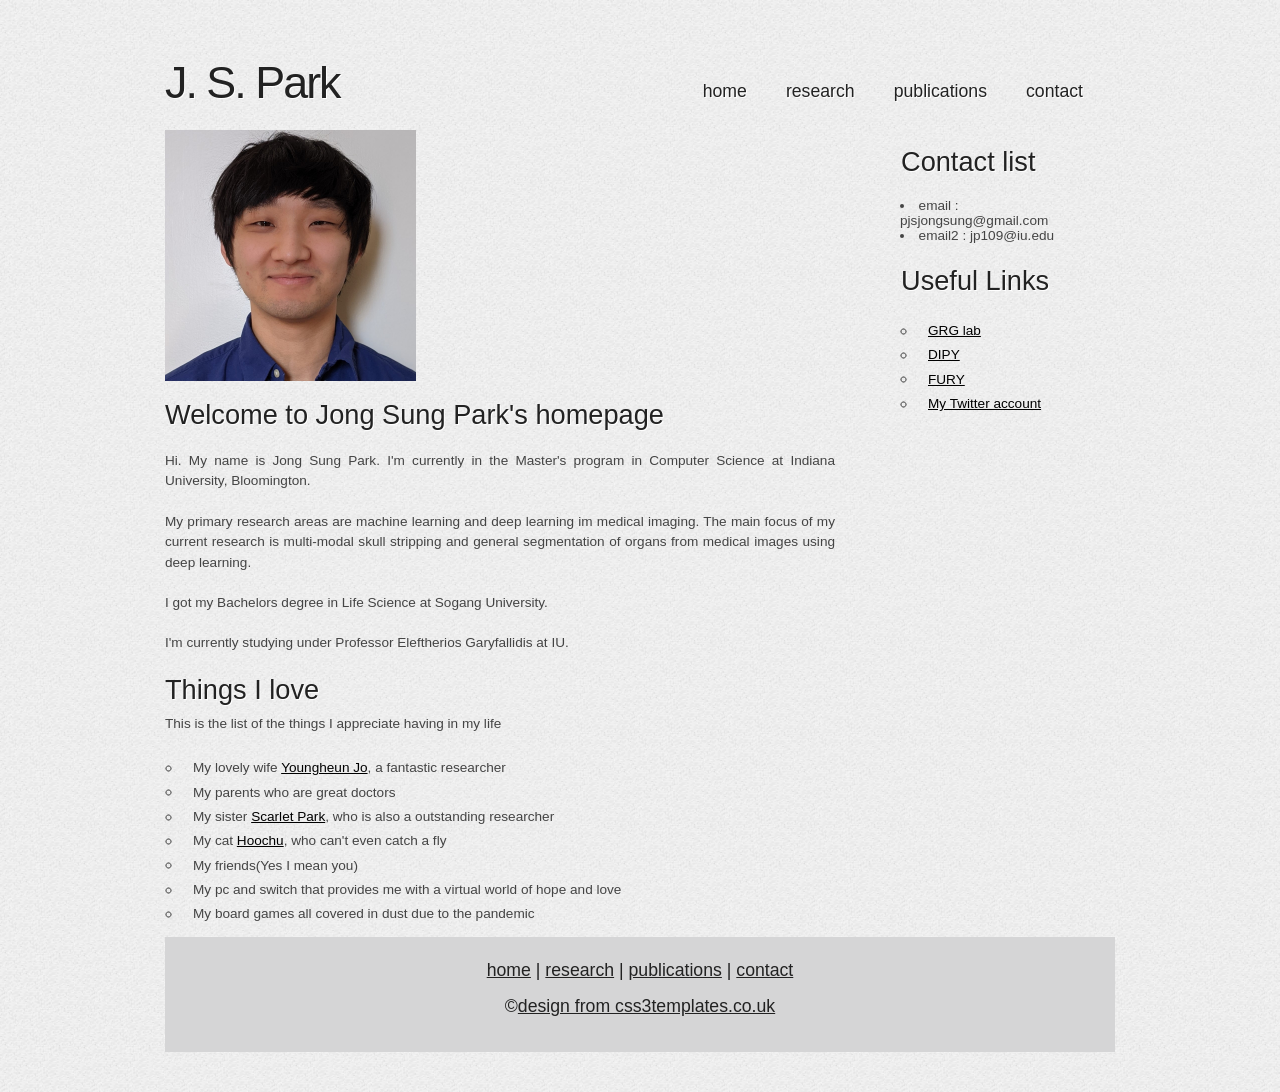
==== index.html @ acad71be "Update index.html" ====
<!DOCTYPE HTML>
<html>

<head>
  <title>Jong Sung Park</title>
  <meta name="description" content="website description" />
  <meta name="keywords" content="website keywords, website keywords" />
  <meta http-equiv="content-type" content="text/html; charset=UTF-8" />
  <link rel="stylesheet" type="text/css" href="css/style.css" />
  <!-- modernizr enables HTML5 elements and feature detects -->
  <script type="text/javascript" src="js/modernizr-1.5.min.js"></script>
</head>

<body>
  <div id="main">
    <header>
      <div id="logo"><h1>J. S. Park</h1></div>
      <nav>
        <ul class="lavaLampWithImage" id="lava_menu">
          <li class="current"><a href="index.html">home</a></li>
          <li><a href="research.html">research</a></li>
          <li><a href="publications.html">publications</a></li>
          <li><a href="contact.html">contact</a></li>
        </ul>
      </nav>
    </header>
    <div id="site_content">
      <div id="sidebar_container">
        <div class="sidebar">
          <h3>Contact list</h3>
          <li>email : pjsjongsung@gmail.com</li>
          <li>email2 : jp109@iu.edu</li>
        </div>
        <div class="sidebar">
          <h3>Useful Links</h3>
          <ul>
            <li><a href="https://grg.sice.indiana.edu/">GRG lab</a></li>
            <li><a href="https://dipy.org/">DIPY</a></li>
            <li><a href="https://fury.gl/latest/index.html">FURY</a></li>
            <li><a href="https://twitter.com/get_user_data">My Twitter account</a></li>
          </ul>
        </div>
      </div>
      <div id="content">
        <img src="images/js_profile.jpg" width="251" height="251" alt="photo_profile" />
        <h1>Welcome to Jong Sung Park's homepage</h1>
        <p>Hi. My name is Jong Sung Park. I'm currently in the Master's program in Computer Science at Indiana University, Bloomington.</p>
        <p>My primary research areas are machine learning and deep learning im medical imaging. The main focus of my current research is multi-modal skull stripping and general segmentation of organs from medical images using deep learning.</p>
        <p>I got my Bachelors degree in Life Science at Sogang University.</p>
        <p>I'm currently studying under Professor Eleftherios Garyfallidis at IU. </p>
        <h2>Things I love</h2>
        <p>This is the list of the things I appreciate having in my life</p>
        <ul>
          <li>My lovely wife <a href="https://joy-neuro.github.io">Youngheun Jo</a>, a fantastic researcher</li>
          <li>My parents who are great doctors</li>
          <li>My sister <a href="https://scholar.google.com/citations?user=q-xo7fIAAAAJ&hl=en">Scarlet Park</a>, who is also a outstanding researcher</li>
          <li>My cat <a href="images/hoochu.jpg">Hoochu</a>, who can't even catch a fly</li>
          <li>My friends(Yes I mean you)</li>
          <li>My pc and switch that provides me with a virtual world of hope and love</li>
          <li>My board games all covered in dust due to the pandemic</li>
        </ul>
      </div>
    </div>
    <footer>
      <p><a href="index.html">home</a> | <a href="research.html">research</a> | <a href="publications.html">publications</a> | <a href="contact.html">contact</a></p>
      <p>&copy;<a href="http://www.css3templates.co.uk">design from css3templates.co.uk</a></p>
    </footer>
  </div>
  <!-- javascript at the bottom for fast page loading -->
  <script type="text/javascript" src="js/jquery.min.js"></script>
  <script type="text/javascript" src="js/jquery.easing.min.js"></script>
  <script type="text/javascript" src="js/jquery.lavalamp.min.js"></script>
  <script type="text/javascript" src="js/jquery.kwicks-1.5.1.js"></script>
  <script type="text/javascript">
    $(document).ready(function() {
      $('#images').kwicks({
        max : 600,
        spacing : 2
      });
    });
  </script>
  <script type="text/javascript">
    $(function() {
      $("#lava_menu").lavaLamp({
        fx: "backout",
        speed: 700
      });
    });
    
    var d = new Date();
    document.getElementById('year').innerHTML = d.getFullYear();
  </script>
</body>
</html>
---- css/style.css ----
@font-face { 
  font-family: News Cycle; 
    src: url('../fonts/NewsCycle-Regular.eot'); 
    src: local("News Cycle"), url('../fonts/NewsCycle-Regular.ttf'); 
} 

html { 
  height: 100%;
}

* { 
  margin: 0;
  padding: 0;
}

/* tell the browser to render HTML 5 elements as block */
article, aside, figure, footer, header, hgroup, nav, section { 
  display:block;
}

body { 
  font: normal .85em arial, sans-serif;
  background: #F5F5F5 url(../images/pattern.png);
  color: #444;
  padding-bottom: 40px;
}

p { 
  padding: 0 0 20px 0;
  line-height: 1.5em;
}

img { 
  border: 0;
}

h1, h2, h3, h4, h5, h6 { 
  font: normal 200% 'News Cycle', arial, sans-serif;
  color: #222;
  margin: 0 0 15px 0;
  padding: 15px 0 5px 0;
}

h1 { 
  text-shadow: 1px 1px #FFF;
}

h2 { 
  font: normal 200% 'News Cycle', arial, sans-serif;
  color: #222;  
  margin: 0;
  padding: 0 0 8px 0;
  text-shadow: 1px 1px #FFF;
}

h3 { 
  font: normal 125% 'trebuchet ms', arial, sans-serif;
}

h4, h5, h6 { 
  margin: 0;
  padding: 0 0 5px 0;
  font: normal 110% arial, sans-serif;
  color: #999;
  line-height: 1.5em;
}

h5, h6 { 
  font: italic 95% arial, sans-serif;
  color: #888;
  padding-bottom: 15px;
}

h6 { 
  color: #362C20;
}

a, a:hover { 
  outline: none;
  color: #000;
  text-decoration: underline;
}

a:hover { 
  text-decoration: none;
  color: #666;
}

ul { 
  margin: 2px 0 22px 17px;
}

ul li { 
  list-style-type: circle;
  margin: 0 0 0 0; 
  padding: 0 0 4px 5px;
}

ol { 
  margin: 8px 0 22px 20px;
}

ol li { 
  margin: 0 0 11px 0;
}

.left { 
  float: left;
  width: auto;
  margin-right: 10px;
}

.right { 
  float: right; 
  width: auto;
  margin-left: 10px;
}

.center { 
  display: block;
  text-align: center;
  margin: 20px auto;
}

#main, header, #logo, nav, #site_content, footer { 
  margin-left: auto; 
  margin-right: auto;
}

#main { 
  width: 950px;
  margin: 20px auto 0 auto;
}

header { 
  width: 950px;
  height: 105px;
}

#logo { 
  width: 200px;
  float: left;
  height: 100px;
  background: transparent;
  padding: 0 0 10px 0;
}

#logo h1 { 
  font: normal 330% 'News Cycle', arial, sans-serif;
  padding: 37px 0 0 0;
  color: #222;
  letter-spacing: -2px;
}

#logo h1 a { 
  color: #999;
  text-decoration: none;
}

#logo h1 a:hover { 
  color: #222;
  text-decoration: none;
}

nav { 
  height: 26px;
  width: 740px;
  margin: 1px auto 0 auto;
  float: right;
  padding: 35px 10px 0 0;
} 

#site_content { 
  width: 950px;
  overflow: hidden;
  margin: 4px auto 0 auto;
  padding: 0;
  border-top: 0;
  border-bottom: 0;
} 

#sidebar_container { 
  float: right;
  width: 250px;
  padding: 16px 0 0 0;
  height: 450px;
}

.sidebar { 
  float: right;
  width: 200px;
  margin: 0 0 17px 0;
  padding: 0 15px 5px 13px;
}
  
.sidebar h3 { 
  padding: 0 15px 20px 0;
  font: 200% 'News Cycle', arial, sans-serif;
  text-shadow:  #FFF 1px 1px;
  margin: 0 1px;
  color: #222;
}

.sidebar_item, .content_item { 
  padding: 15px 0;
}

#content { 
  text-align: justify;
  width: 670px;
  padding: 0 0 5px 0;
  margin: 0;
  float: left;
}

#content ul, .sidebar ul { 
  margin: 2px 0 5px 0px;
}

#content ul li, .sidebar ul li { 
  list-style-type: none;
  background: transparent url(../images/bullet.png) no-repeat left center;
  margin: 0 0 0 0; 
  padding: 2px 0 2px 28px;
  line-height: 1.5em;
}

footer { 
  width: 950px;
  font: normal 130% 'News Cycle',  arial, sans-serif;
  height: 90px;
  padding: 20px 0 5px 0;
  text-align: center; 
  color: #222;
  background: #D5D5D6;
}

footer p { 
  padding: 0 0 10px 0;
}

footer a, footer a:hover { 
  color: #222;
  text-decoration: underline;
}

footer a:hover { 
  color: #FFF;
  text-decoration: none;
}

/* form styling */
.form_settings { 
  margin: 0;
}

.form_settings p { 
  padding: 0 0 10px 0;
}

.form_settings span { 
  padding: 5px 0; 
  float: left; 
  width: 170px; 
  text-align: left;
}
  
.form_settings input, .form_settings textarea { 
  padding: 4px; 
  width: 252px; 
  font: 100% arial, sans-serif;
  border: 0;
  border-bottom: 1px solid #666; 
  background: transparent;
}
  
.form_settings .submit { 
  font: 140% 'News Cycle', arial, sans-serif; 
  border: 0; 
  width: 100px; 
  margin: 0 0 0 162px; 
  height: 30px;
  padding: 0 0 6px 0;
  cursor: pointer; 
  border-radius: 6px 6px 6px 6px;
  -webkit-border-radius: 6px 6px 6px 6px;
  -moz-border-radius: 6px 6px 6px 6px;
  background: #444;
  text-shadow: 1px 1px #000;
  color: #FFF;
  line-height: 15px;
}

.form_settings textarea, .form_settings select { 
  font: 100% 'trebuchet ms', arial, sans-serif; 
  border: 1px solid #666; 
  border-radius: 6px 6px 6px 6px;
  -webkit-border-radius: 6px 6px 6px 6px;
  -moz-border-radius: 6px 6px 6px 6px;
  width: 250px;
  overflow: auto;
}

.form_settings select { 
  width: 260px;
}

.form_settings .checkbox { 
  margin: 4px 0; 
  padding: 0; 
  width: 14px;
  border: 0;
  background: none;
}

table { 
  margin: 10px 0 30px 0;
}

table tr th, table tr td { 
  background: #BBB;
  color: #FFF;
  padding: 7px 4px;
  text-align: left;
}
  
table tr td { 
  background: #DDD;
  color: #47433F;
  border-top: 1px solid #FFF;
}

/* Image Transitions */
ul#images {
  margin: 0 15px 10px 0;
  padding: 0;
  position: relative;
}

ul#images li {
  display: block;
  overflow: hidden;
  padding: 0;
  float: left;
  width: 155px;
  height: 300px;
  list-style: none;
}


/* from here: http://www.gmarwaha.com/blog/2007/08/23/lavalamp-for-jquery-lovers */
.lavaLampWithImage {
  position: relative;
  height: 25px;
  padding: 15px 5px 15px 0;
  margin: 10px 0 0 0;
  overflow: hidden;
  float: right;
}

.lavaLampWithImage li {
  float: left;
  list-style: none;
}

.lavaLampWithImage li.back {
  background: #D5D5D6;
  border-radius: 15px 15px 15px 15px;
  -moz-border-radius: 15px 15px 15px 15px;
  -webkit-border: 15px 15px 15px 15px;
  height: 28px;
  z-index: 8;
  position: absolute;
}

.lavaLampWithImage li a {
  font: normal 130% 'News Cycle', sans-serif;
  text-shadow:1px 1px #FFF;
  text-decoration: none;
  color: #222;
  outline: none;
  text-align: center;
  letter-spacing: 0;
  z-index: 10;
  display: block;
  float: left;
  height: 30px;
  padding: 0px 7px 0 7px;
  position: relative;
  overflow: hidden;
  margin: auto 10px;    
}

.lavaLampWithImage li a:hover, .lavaLampWithImage li a:active, .lavaLampWithImage li a:visited {
  border: none;
}
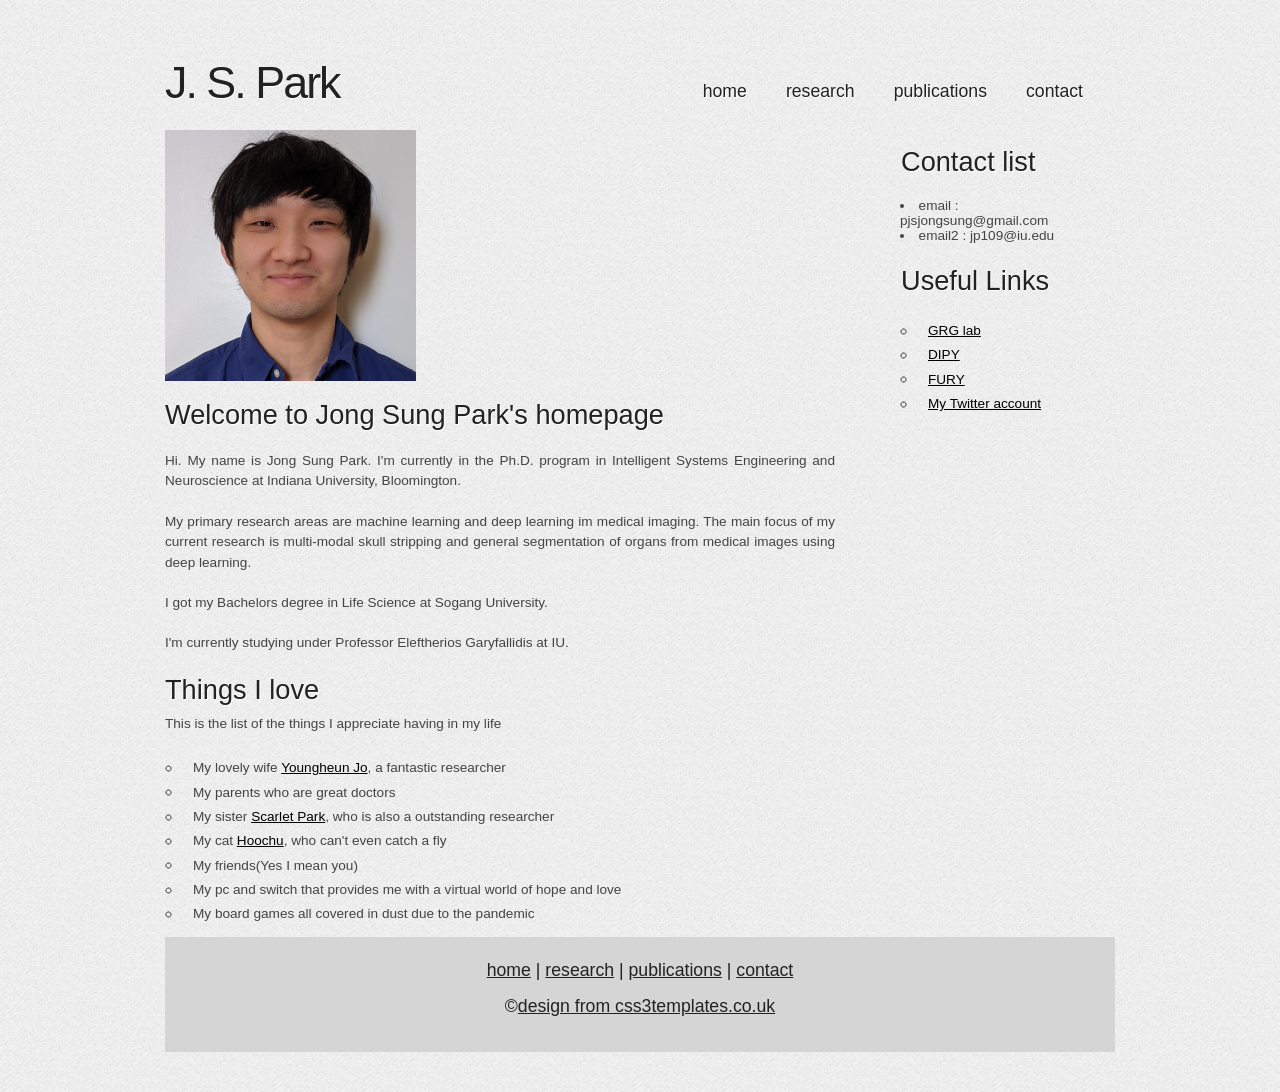
==== commit 77bfc079: "Update index.html" ====
--- a/index.html
+++ b/index.html
@@ -44,7 +44,7 @@
       <div id="content">
         <img src="images/js_profile.jpg" width="251" height="251" alt="photo_profile" />
         <h1>Welcome to Jong Sung Park's homepage</h1>
-        <p>Hi. My name is Jong Sung Park. I'm currently in the Master's program in Computer Science at Indiana University, Bloomington.</p>
+        <p>Hi. My name is Jong Sung Park. I'm currently in the Ph.D. program in Intelligent Systems Engineering and Neuroscience at Indiana University, Bloomington.</p>
         <p>My primary research areas are machine learning and deep learning im medical imaging. The main focus of my current research is multi-modal skull stripping and general segmentation of organs from medical images using deep learning.</p>
         <p>I got my Bachelors degree in Life Science at Sogang University.</p>
         <p>I'm currently studying under Professor Eleftherios Garyfallidis at IU. </p>
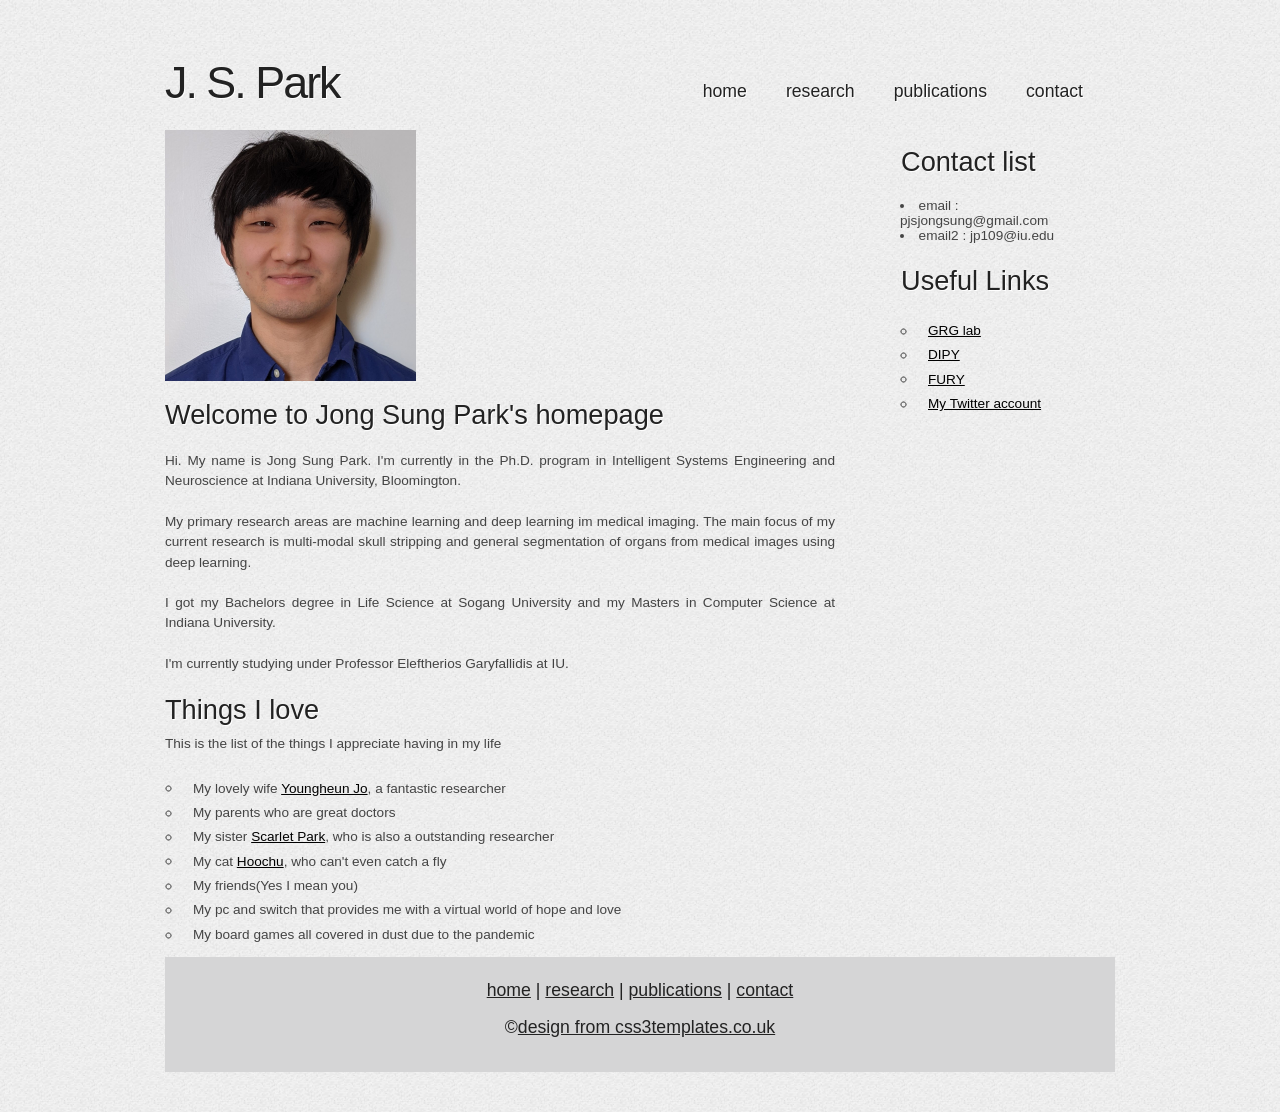
==== commit 6241ff16: "Update index.html" ====
--- a/index.html
+++ b/index.html
@@ -46,7 +46,7 @@
         <h1>Welcome to Jong Sung Park's homepage</h1>
         <p>Hi. My name is Jong Sung Park. I'm currently in the Ph.D. program in Intelligent Systems Engineering and Neuroscience at Indiana University, Bloomington.</p>
         <p>My primary research areas are machine learning and deep learning im medical imaging. The main focus of my current research is multi-modal skull stripping and general segmentation of organs from medical images using deep learning.</p>
-        <p>I got my Bachelors degree in Life Science at Sogang University.</p>
+        <p>I got my Bachelors degree in Life Science at Sogang University and my Masters in Computer Science at Indiana University.</p>
         <p>I'm currently studying under Professor Eleftherios Garyfallidis at IU. </p>
         <h2>Things I love</h2>
         <p>This is the list of the things I appreciate having in my life</p>
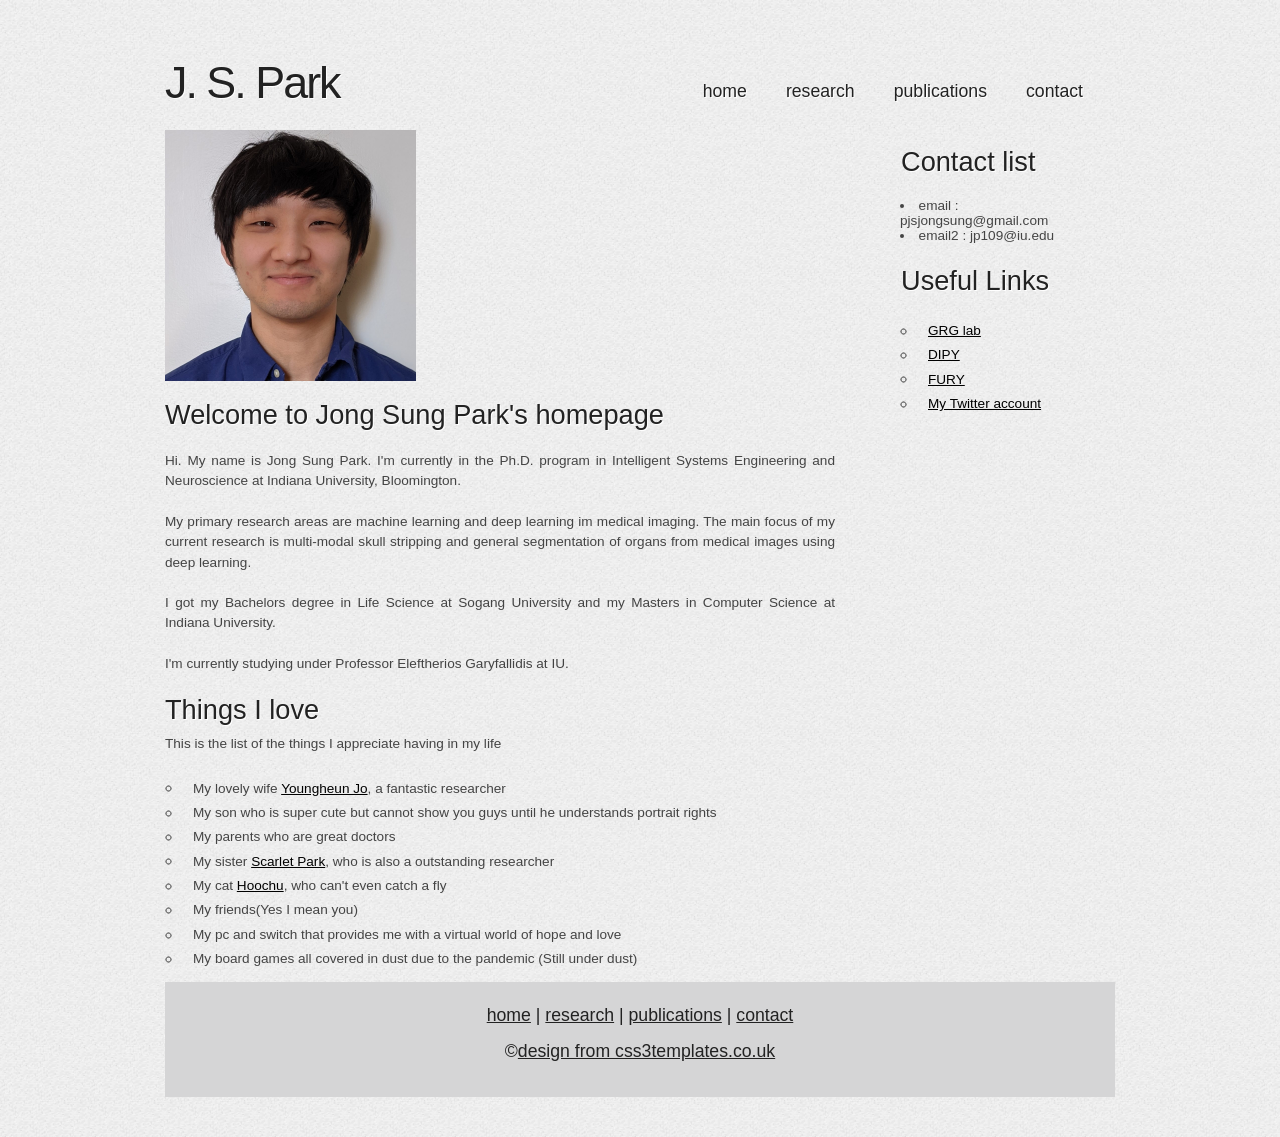
==== commit 434fce8a: "Update index.html" ====
--- a/index.html
+++ b/index.html
@@ -52,12 +52,13 @@
         <p>This is the list of the things I appreciate having in my life</p>
         <ul>
           <li>My lovely wife <a href="https://joy-neuro.github.io">Youngheun Jo</a>, a fantastic researcher</li>
+          <li>My son who is super cute but cannot show you guys until he understands portrait rights</li>
           <li>My parents who are great doctors</li>
           <li>My sister <a href="https://scholar.google.com/citations?user=q-xo7fIAAAAJ&hl=en">Scarlet Park</a>, who is also a outstanding researcher</li>
           <li>My cat <a href="images/hoochu.jpg">Hoochu</a>, who can't even catch a fly</li>
           <li>My friends(Yes I mean you)</li>
           <li>My pc and switch that provides me with a virtual world of hope and love</li>
-          <li>My board games all covered in dust due to the pandemic</li>
+          <li>My board games all covered in dust due to the pandemic (Still under dust)</li>
         </ul>
       </div>
     </div>
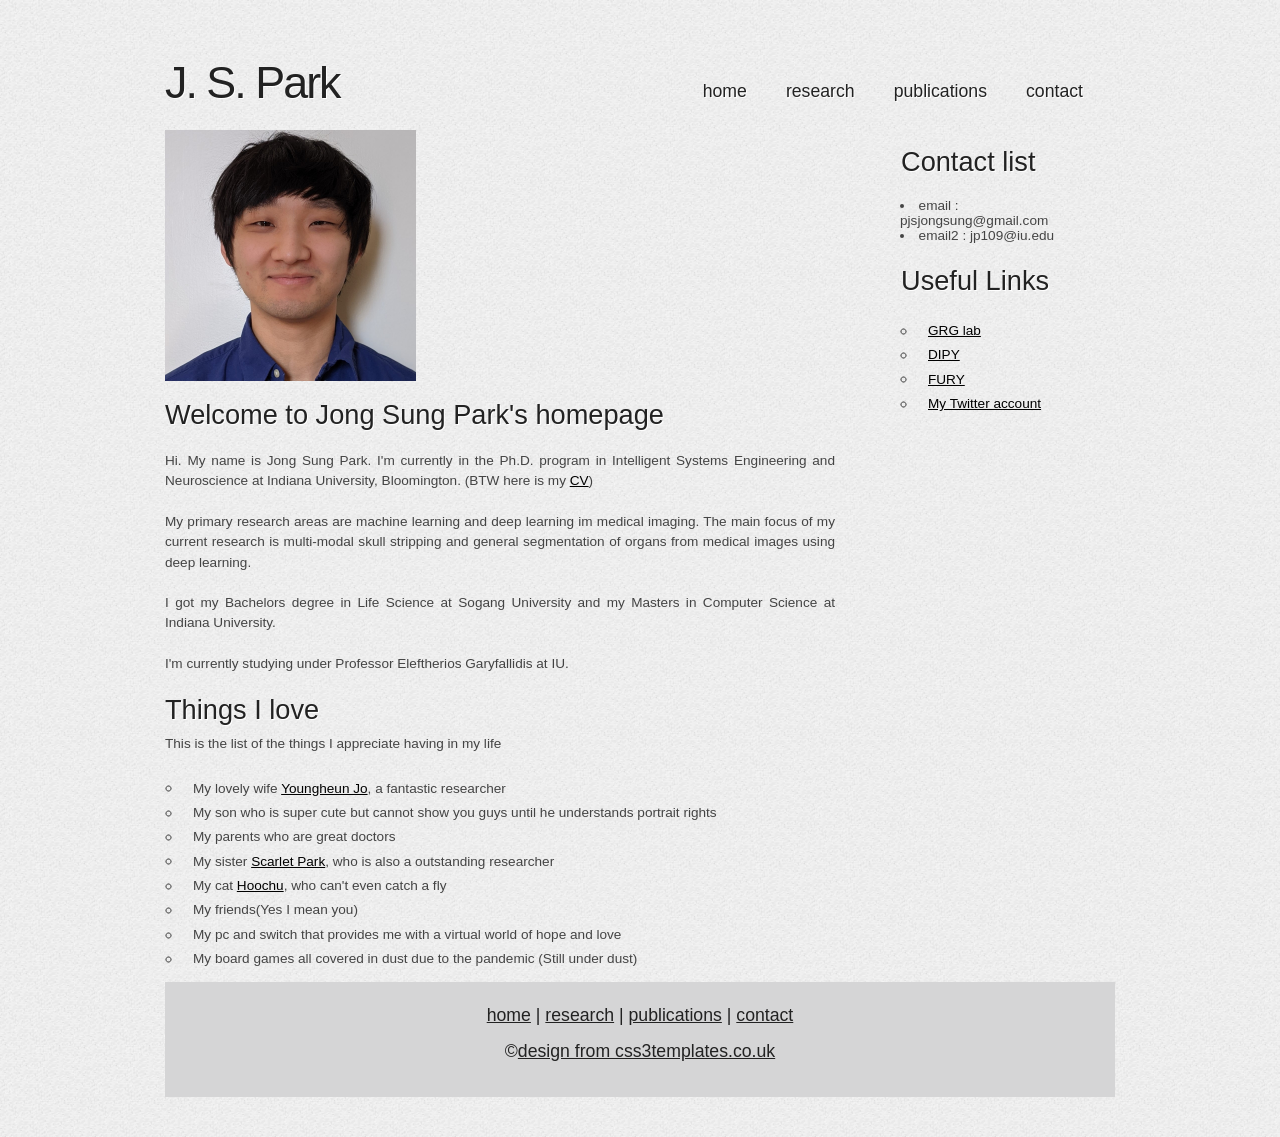
==== commit e3027951: "Update in history" ====
--- a/index.html
+++ b/index.html
@@ -44,7 +44,7 @@
       <div id="content">
         <img src="images/js_profile.jpg" width="251" height="251" alt="photo_profile" />
         <h1>Welcome to Jong Sung Park's homepage</h1>
-        <p>Hi. My name is Jong Sung Park. I'm currently in the Ph.D. program in Intelligent Systems Engineering and Neuroscience at Indiana University, Bloomington.</p>
+        <p>Hi. My name is Jong Sung Park. I'm currently in the Ph.D. program in Intelligent Systems Engineering and Neuroscience at Indiana University, Bloomington. (BTW here is my <a href="pjsjongsung.github.io/pdfs/JS_PARK_CV.pdf" target="_blank">CV</a>)</p>
         <p>My primary research areas are machine learning and deep learning im medical imaging. The main focus of my current research is multi-modal skull stripping and general segmentation of organs from medical images using deep learning.</p>
         <p>I got my Bachelors degree in Life Science at Sogang University and my Masters in Computer Science at Indiana University.</p>
         <p>I'm currently studying under Professor Eleftherios Garyfallidis at IU. </p>
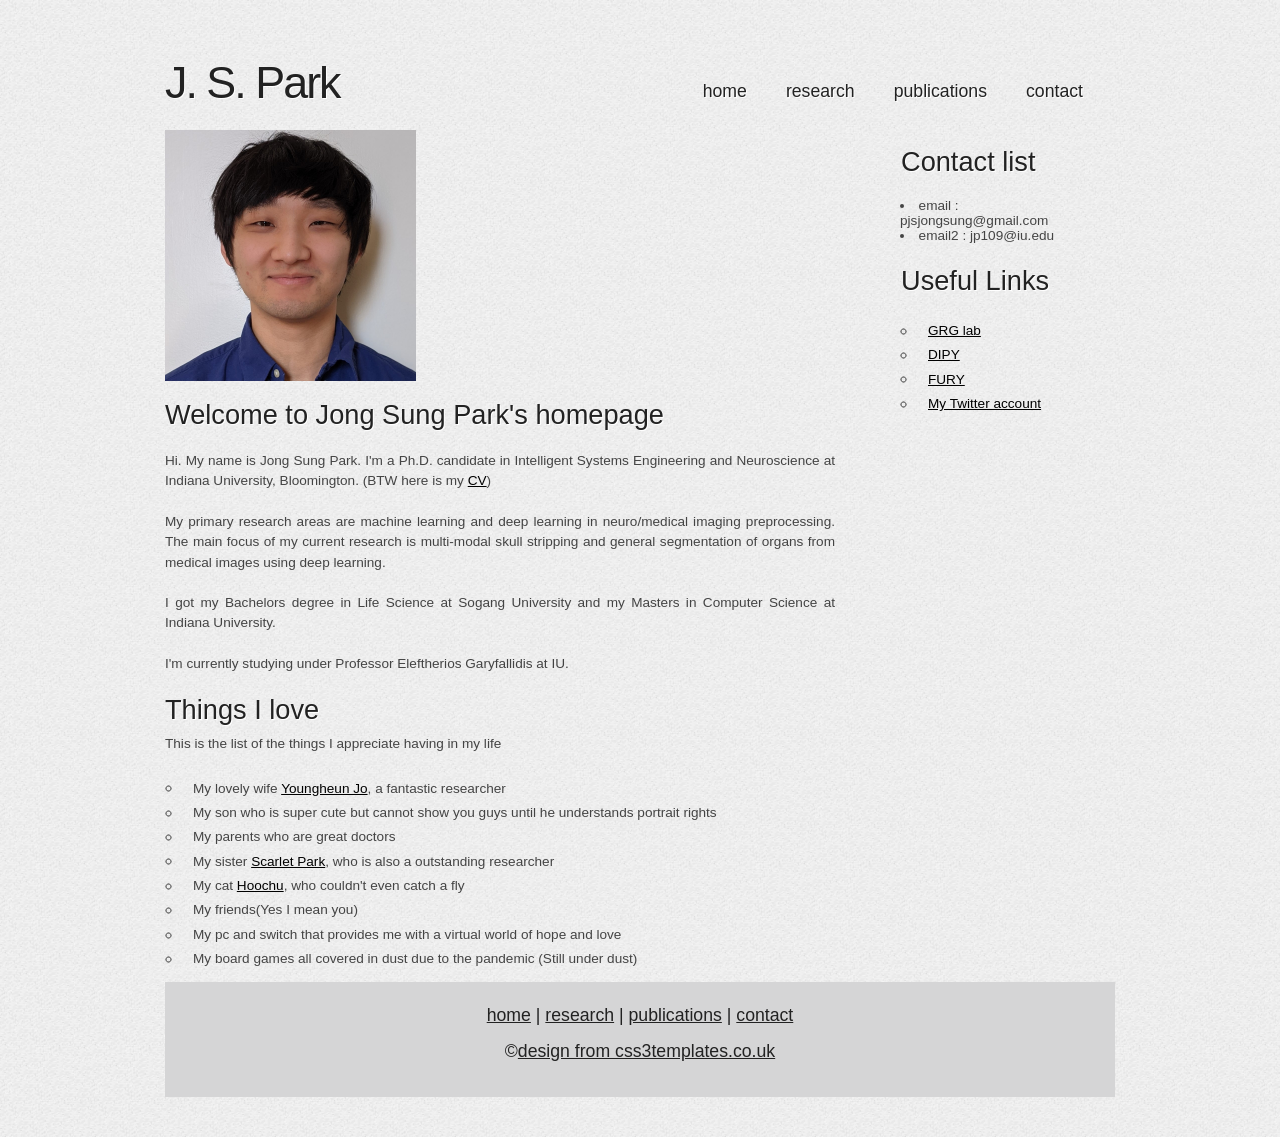
==== commit 0f570a3f: "Revise personal details and research description Updated personal information and research focus in " ====
--- a/index.html
+++ b/index.html
@@ -44,8 +44,8 @@
       <div id="content">
         <img src="images/js_profile.jpg" width="251" height="251" alt="photo_profile" />
         <h1>Welcome to Jong Sung Park's homepage</h1>
-        <p>Hi. My name is Jong Sung Park. I'm currently in the Ph.D. program in Intelligent Systems Engineering and Neuroscience at Indiana University, Bloomington. (BTW here is my <a href="pjsjongsung.github.io/pdfs/JS_PARK_CV.pdf" target="_blank">CV</a>)</p>
-        <p>My primary research areas are machine learning and deep learning im medical imaging. The main focus of my current research is multi-modal skull stripping and general segmentation of organs from medical images using deep learning.</p>
+        <p>Hi. My name is Jong Sung Park. I'm a Ph.D. candidate in Intelligent Systems Engineering and Neuroscience at Indiana University, Bloomington. (BTW here is my <a href="pdfs/JS_PARK_CV.pdf" target="_blank">CV</a>)</p>
+        <p>My primary research areas are machine learning and deep learning in neuro/medical imaging preprocessing. The main focus of my current research is multi-modal skull stripping and general segmentation of organs from medical images using deep learning.</p>
         <p>I got my Bachelors degree in Life Science at Sogang University and my Masters in Computer Science at Indiana University.</p>
         <p>I'm currently studying under Professor Eleftherios Garyfallidis at IU. </p>
         <h2>Things I love</h2>
@@ -55,7 +55,7 @@
           <li>My son who is super cute but cannot show you guys until he understands portrait rights</li>
           <li>My parents who are great doctors</li>
           <li>My sister <a href="https://scholar.google.com/citations?user=q-xo7fIAAAAJ&hl=en">Scarlet Park</a>, who is also a outstanding researcher</li>
-          <li>My cat <a href="images/hoochu.jpg">Hoochu</a>, who can't even catch a fly</li>
+          <li>My cat <a href="images/hoochu.jpg">Hoochu</a>, who couldn't even catch a fly</li>
           <li>My friends(Yes I mean you)</li>
           <li>My pc and switch that provides me with a virtual world of hope and love</li>
           <li>My board games all covered in dust due to the pandemic (Still under dust)</li>
@@ -93,3 +93,4 @@
   </script>
 </body>
 </html>
+
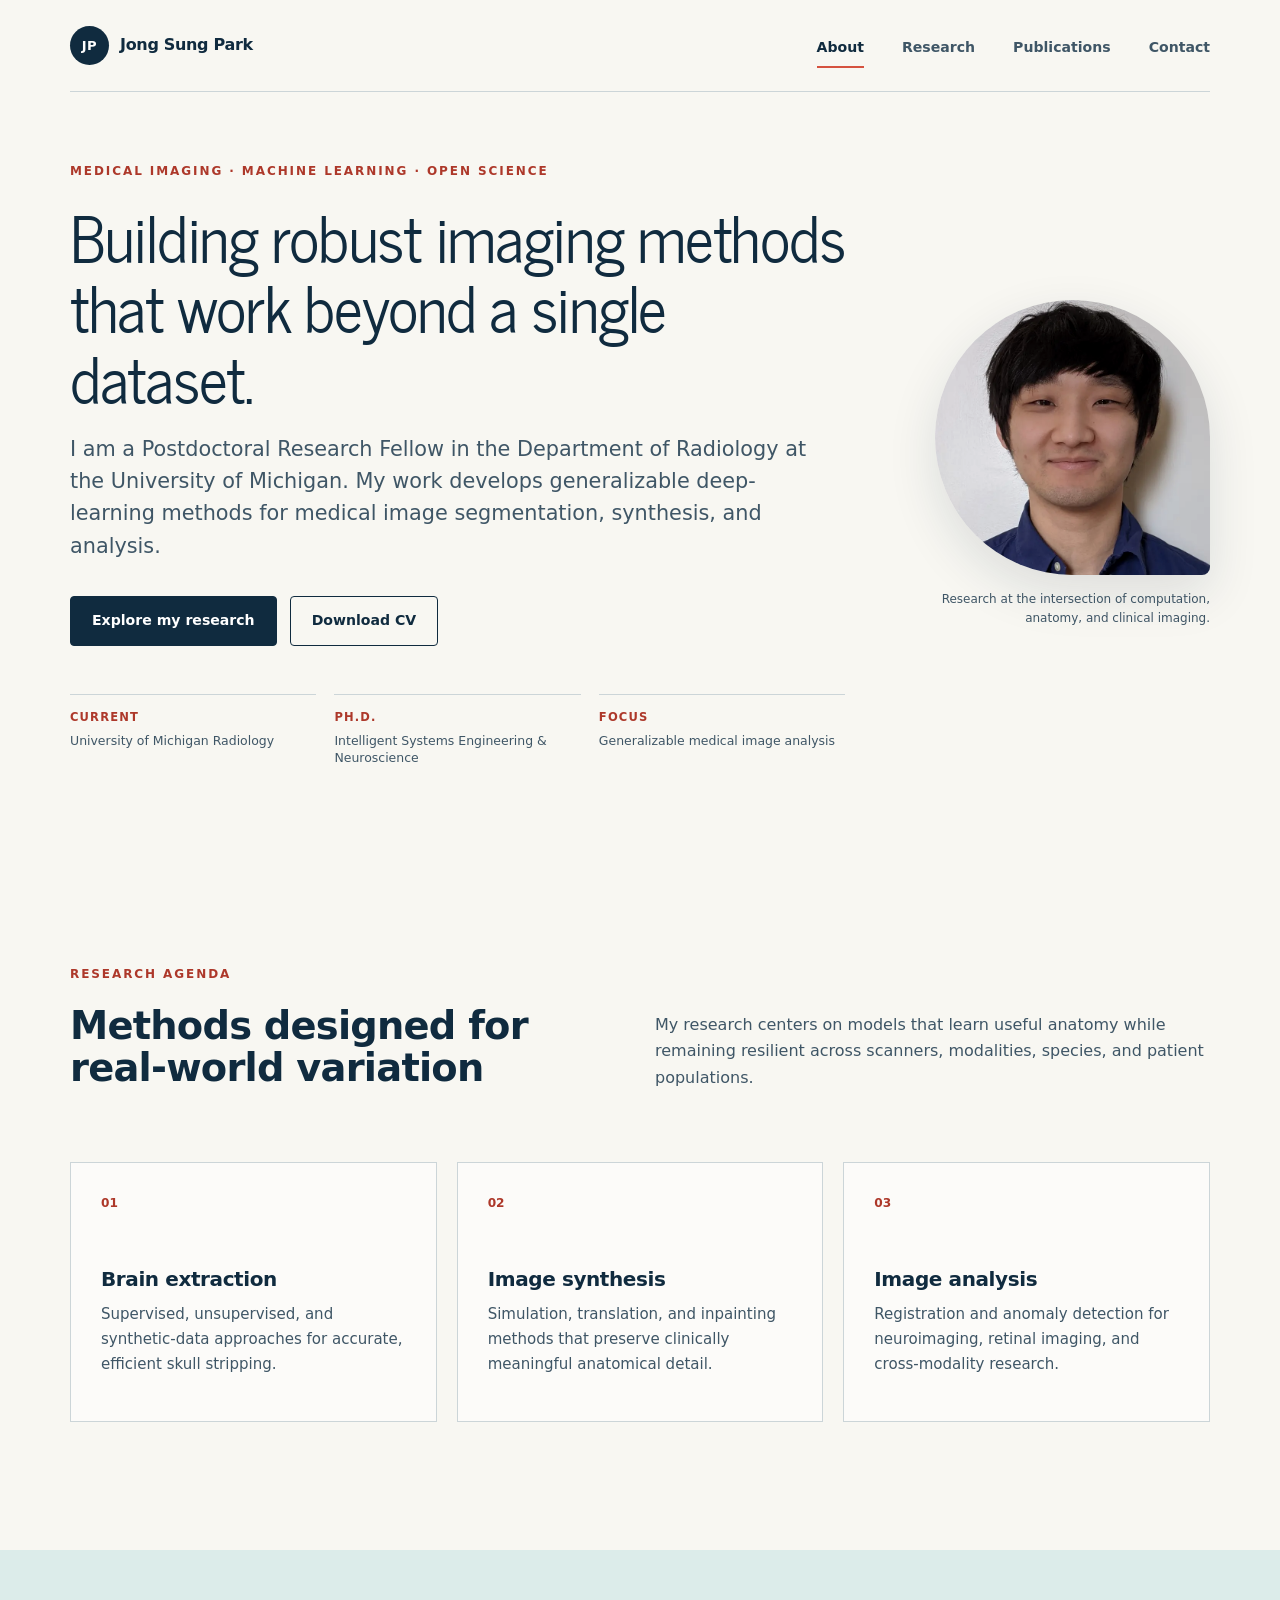
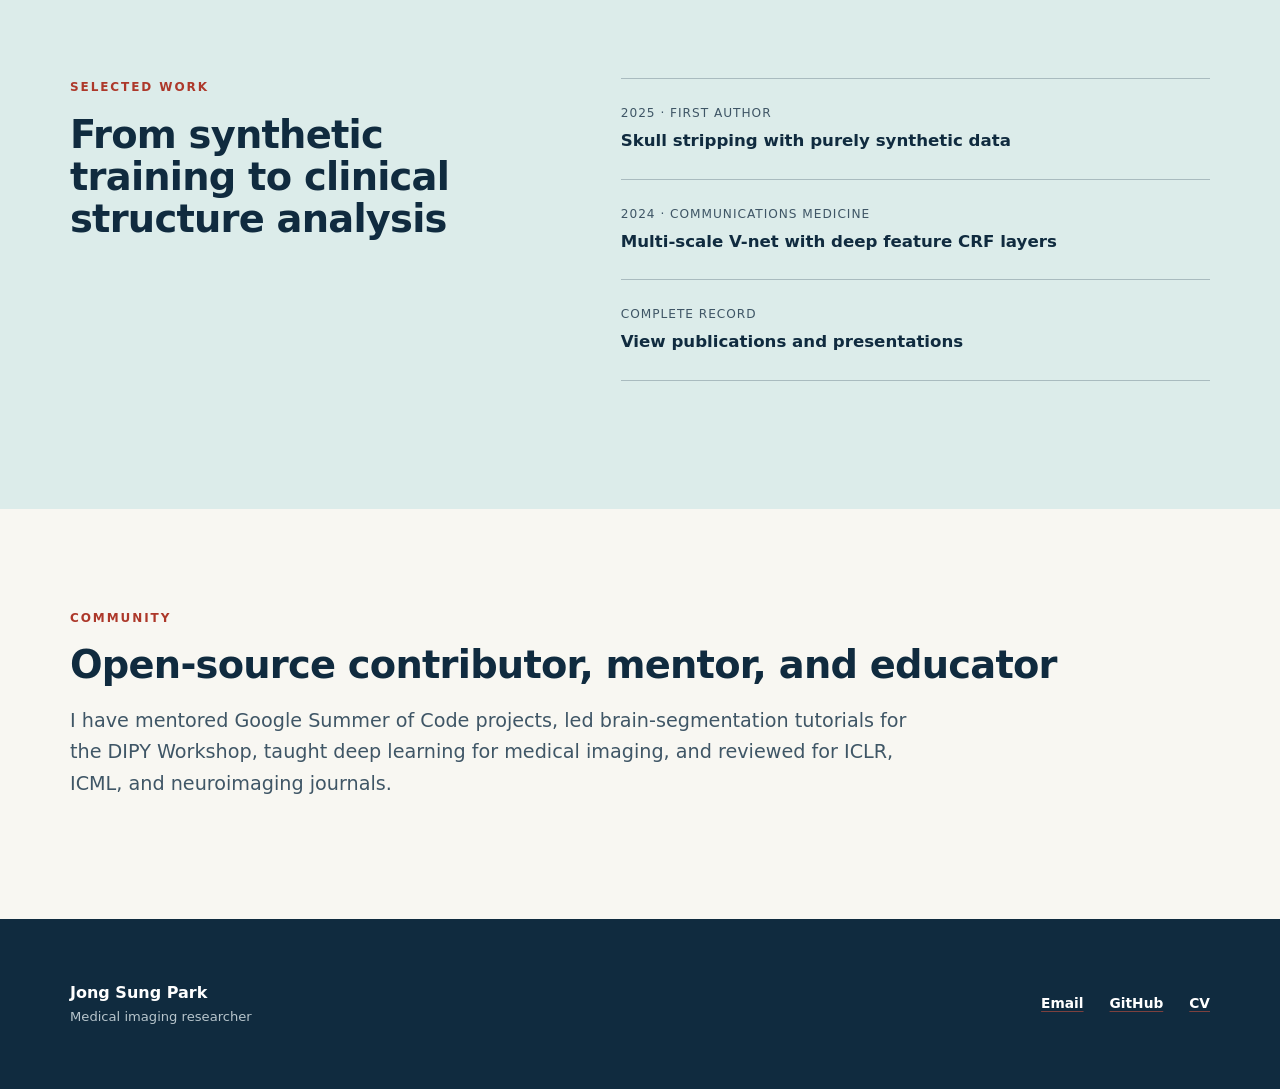
==== commit c7d9cd61: "Redesign everything" ====
--- a/index.html
+++ b/index.html
@@ -1,96 +1,50 @@
-<!DOCTYPE HTML>
-<html>
-
-<head>
-  <title>Jong Sung Park</title>
-  <meta name="description" content="website description" />
-  <meta name="keywords" content="website keywords, website keywords" />
-  <meta http-equiv="content-type" content="text/html; charset=UTF-8" />
-  <link rel="stylesheet" type="text/css" href="css/style.css" />
-  <!-- modernizr enables HTML5 elements and feature detects -->
-  <script type="text/javascript" src="js/modernizr-1.5.min.js"></script>
-</head>
-
-<body>
-  <div id="main">
-    <header>
-      <div id="logo"><h1>J. S. Park</h1></div>
-      <nav>
-        <ul class="lavaLampWithImage" id="lava_menu">
-          <li class="current"><a href="index.html">home</a></li>
-          <li><a href="research.html">research</a></li>
-          <li><a href="publications.html">publications</a></li>
-          <li><a href="contact.html">contact</a></li>
-        </ul>
-      </nav>
-    </header>
-    <div id="site_content">
-      <div id="sidebar_container">
-        <div class="sidebar">
-          <h3>Contact list</h3>
-          <li>email : pjsjongsung@gmail.com</li>
-          <li>email2 : jp109@iu.edu</li>
-        </div>
-        <div class="sidebar">
-          <h3>Useful Links</h3>
-          <ul>
-            <li><a href="https://grg.sice.indiana.edu/">GRG lab</a></li>
-            <li><a href="https://dipy.org/">DIPY</a></li>
-            <li><a href="https://fury.gl/latest/index.html">FURY</a></li>
-            <li><a href="https://twitter.com/get_user_data">My Twitter account</a></li>
-          </ul>
-        </div>
-      </div>
-      <div id="content">
-        <img src="images/js_profile.jpg" width="251" height="251" alt="photo_profile" />
-        <h1>Welcome to Jong Sung Park's homepage</h1>
-        <p>Hi. My name is Jong Sung Park. I'm a Ph.D. candidate in Intelligent Systems Engineering and Neuroscience at Indiana University, Bloomington. (BTW here is my <a href="pdfs/JS_PARK_CV.pdf" target="_blank">CV</a>)</p>
-        <p>My primary research areas are machine learning and deep learning in neuro/medical imaging preprocessing. The main focus of my current research is multi-modal skull stripping and general segmentation of organs from medical images using deep learning.</p>
-        <p>I got my Bachelors degree in Life Science at Sogang University and my Masters in Computer Science at Indiana University.</p>
-        <p>I'm currently studying under Professor Eleftherios Garyfallidis at IU. </p>
-        <h2>Things I love</h2>
-        <p>This is the list of the things I appreciate having in my life</p>
-        <ul>
-          <li>My lovely wife <a href="https://joy-neuro.github.io">Youngheun Jo</a>, a fantastic researcher</li>
-          <li>My son who is super cute but cannot show you guys until he understands portrait rights</li>
-          <li>My parents who are great doctors</li>
-          <li>My sister <a href="https://scholar.google.com/citations?user=q-xo7fIAAAAJ&hl=en">Scarlet Park</a>, who is also a outstanding researcher</li>
-          <li>My cat <a href="images/hoochu.jpg">Hoochu</a>, who couldn't even catch a fly</li>
-          <li>My friends(Yes I mean you)</li>
-          <li>My pc and switch that provides me with a virtual world of hope and love</li>
-          <li>My board games all covered in dust due to the pandemic (Still under dust)</li>
-        </ul>
-      </div>
-    </div>
-    <footer>
-      <p><a href="index.html">home</a> | <a href="research.html">research</a> | <a href="publications.html">publications</a> | <a href="contact.html">contact</a></p>
-      <p>&copy;<a href="http://www.css3templates.co.uk">design from css3templates.co.uk</a></p>
-    </footer>
-  </div>
-  <!-- javascript at the bottom for fast page loading -->
-  <script type="text/javascript" src="js/jquery.min.js"></script>
-  <script type="text/javascript" src="js/jquery.easing.min.js"></script>
-  <script type="text/javascript" src="js/jquery.lavalamp.min.js"></script>
-  <script type="text/javascript" src="js/jquery.kwicks-1.5.1.js"></script>
-  <script type="text/javascript">
-    $(document).ready(function() {
-      $('#images').kwicks({
-        max : 600,
-        spacing : 2
-      });
-    });
-  </script>
-  <script type="text/javascript">
-    $(function() {
-      $("#lava_menu").lavaLamp({
-        fx: "backout",
-        speed: 700
-      });
-    });
-    
-    var d = new Date();
-    document.getElementById('year').innerHTML = d.getFullYear();
-  </script>
-</body>
-</html>
-
+<!doctype html>
+<html lang="en">
+<head>
+  <meta charset="utf-8"><meta name="viewport" content="width=device-width, initial-scale=1">
+  <meta name="description" content="Jong Sung Park is a postdoctoral research fellow at the University of Michigan developing generalizable machine-learning methods for medical imaging.">
+  <meta name="theme-color" content="#102b3f"><title>Jong Sung Park | Medical Imaging Researcher</title>
+  <link rel="stylesheet" href="css/style.css">
+</head>
+<body>
+  <a class="skip-link" href="#main-content">Skip to content</a>
+  <header class="site-header">
+    <a class="brand" href="index.html" aria-label="Jong Sung Park, home"><span class="brand-mark" aria-hidden="true">JP</span><span>Jong Sung Park</span></a>
+    <nav aria-label="Primary navigation"><a href="index.html" aria-current="page">About</a><a href="research.html">Research</a><a href="publications.html">Publications</a><a href="contact.html">Contact</a></nav>
+  </header>
+  <main id="main-content">
+    <section class="hero shell">
+      <div class="hero-copy">
+        <p class="eyebrow">Medical imaging · machine learning · open science</p>
+        <h1>Building robust imaging methods that work beyond a single dataset.</h1>
+        <p class="lede">I am a Postdoctoral Research Fellow in the Department of Radiology at the University of Michigan. My work develops generalizable deep-learning methods for medical image segmentation, synthesis, and analysis.</p>
+        <div class="actions"><a class="button primary" href="research.html">Explore my research</a><a class="button secondary" href="pdfs/JS_PARK_CV.pdf">Download CV</a></div>
+        <ul class="hero-meta" aria-label="Current role and expertise">
+          <li><strong>Current</strong><span>University of Michigan Radiology</span></li>
+          <li><strong>Ph.D.</strong><span>Intelligent Systems Engineering &amp; Neuroscience</span></li>
+          <li><strong>Focus</strong><span>Generalizable medical image analysis</span></li>
+        </ul>
+      </div>
+      <figure class="portrait-wrap"><img class="portrait" src="images/js_profile.webp" width="360" height="360" alt="Portrait of Jong Sung Park"><figcaption>Research at the intersection of computation, anatomy, and clinical imaging.</figcaption></figure>
+    </section>
+    <section class="section shell" aria-labelledby="work-heading">
+      <div class="section-heading"><p class="eyebrow">Research agenda</p><h2 id="work-heading">Methods designed for real-world variation</h2><p>My research centers on models that learn useful anatomy while remaining resilient across scanners, modalities, species, and patient populations.</p></div>
+      <div class="card-grid three">
+        <article class="card"><span class="card-number">01</span><h3>Brain extraction</h3><p>Supervised, unsupervised, and synthetic-data approaches for accurate, efficient skull stripping.</p></article>
+        <article class="card"><span class="card-number">02</span><h3>Image synthesis</h3><p>Simulation, translation, and inpainting methods that preserve clinically meaningful anatomical detail.</p></article>
+        <article class="card"><span class="card-number">03</span><h3>Image analysis</h3><p>Registration and anomaly detection for neuroimaging, retinal imaging, and cross-modality research.</p></article>
+      </div>
+    </section>
+    <section class="section section-tint"><div class="shell split">
+      <div><p class="eyebrow">Selected work</p><h2>From synthetic training to clinical structure analysis</h2></div>
+      <div class="selected-list">
+        <a href="https://arxiv.org/abs/2505.07159"><span>2025 · First author</span><strong>Skull stripping with purely synthetic data</strong></a>
+        <a href="https://www.nature.com/articles/s43856-024-00452-8"><span>2024 · Communications Medicine</span><strong>Multi-scale V-net with deep feature CRF layers</strong></a>
+        <a href="publications.html"><span>Complete record</span><strong>View publications and presentations</strong></a>
+      </div>
+    </div></section>
+    <section class="section shell compact"><p class="eyebrow">Community</p><h2>Open-source contributor, mentor, and educator</h2><p class="wide-copy">I have mentored Google Summer of Code projects, led brain-segmentation tutorials for the DIPY Workshop, taught deep learning for medical imaging, and reviewed for ICLR, ICML, and neuroimaging journals.</p></section>
+  </main>
+  <footer class="site-footer"><div class="shell footer-inner"><div><strong>Jong Sung Park</strong><span>Medical imaging researcher</span></div><div class="footer-links"><a href="mailto:pjsjongsung@gmail.com">Email</a><a href="https://github.com/pjsjongsung">GitHub</a><a href="pdfs/JS_PARK_CV.pdf">CV</a></div></div></footer>
+</body>
+</html>
--- a/css/style.css
+++ b/css/style.css
@@ -1,396 +1,12 @@
-@font-face { 
-  font-family: News Cycle; 
-    src: url('../fonts/NewsCycle-Regular.eot'); 
-    src: local("News Cycle"), url('../fonts/NewsCycle-Regular.ttf'); 
-} 
-
-html { 
-  height: 100%;
-}
-
-* { 
-  margin: 0;
-  padding: 0;
-}
-
-/* tell the browser to render HTML 5 elements as block */
-article, aside, figure, footer, header, hgroup, nav, section { 
-  display:block;
-}
-
-body { 
-  font: normal .85em arial, sans-serif;
-  background: #F5F5F5 url(../images/pattern.png);
-  color: #444;
-  padding-bottom: 40px;
-}
-
-p { 
-  padding: 0 0 20px 0;
-  line-height: 1.5em;
-}
-
-img { 
-  border: 0;
-}
-
-h1, h2, h3, h4, h5, h6 { 
-  font: normal 200% 'News Cycle', arial, sans-serif;
-  color: #222;
-  margin: 0 0 15px 0;
-  padding: 15px 0 5px 0;
-}
-
-h1 { 
-  text-shadow: 1px 1px #FFF;
-}
-
-h2 { 
-  font: normal 200% 'News Cycle', arial, sans-serif;
-  color: #222;  
-  margin: 0;
-  padding: 0 0 8px 0;
-  text-shadow: 1px 1px #FFF;
-}
-
-h3 { 
-  font: normal 125% 'trebuchet ms', arial, sans-serif;
-}
-
-h4, h5, h6 { 
-  margin: 0;
-  padding: 0 0 5px 0;
-  font: normal 110% arial, sans-serif;
-  color: #999;
-  line-height: 1.5em;
-}
-
-h5, h6 { 
-  font: italic 95% arial, sans-serif;
-  color: #888;
-  padding-bottom: 15px;
-}
-
-h6 { 
-  color: #362C20;
-}
-
-a, a:hover { 
-  outline: none;
-  color: #000;
-  text-decoration: underline;
-}
-
-a:hover { 
-  text-decoration: none;
-  color: #666;
-}
-
-ul { 
-  margin: 2px 0 22px 17px;
-}
-
-ul li { 
-  list-style-type: circle;
-  margin: 0 0 0 0; 
-  padding: 0 0 4px 5px;
-}
-
-ol { 
-  margin: 8px 0 22px 20px;
-}
-
-ol li { 
-  margin: 0 0 11px 0;
-}
-
-.left { 
-  float: left;
-  width: auto;
-  margin-right: 10px;
-}
-
-.right { 
-  float: right; 
-  width: auto;
-  margin-left: 10px;
-}
-
-.center { 
-  display: block;
-  text-align: center;
-  margin: 20px auto;
-}
-
-#main, header, #logo, nav, #site_content, footer { 
-  margin-left: auto; 
-  margin-right: auto;
-}
-
-#main { 
-  width: 950px;
-  margin: 20px auto 0 auto;
-}
-
-header { 
-  width: 950px;
-  height: 105px;
-}
-
-#logo { 
-  width: 200px;
-  float: left;
-  height: 100px;
-  background: transparent;
-  padding: 0 0 10px 0;
-}
-
-#logo h1 { 
-  font: normal 330% 'News Cycle', arial, sans-serif;
-  padding: 37px 0 0 0;
-  color: #222;
-  letter-spacing: -2px;
-}
-
-#logo h1 a { 
-  color: #999;
-  text-decoration: none;
-}
-
-#logo h1 a:hover { 
-  color: #222;
-  text-decoration: none;
-}
-
-nav { 
-  height: 26px;
-  width: 740px;
-  margin: 1px auto 0 auto;
-  float: right;
-  padding: 35px 10px 0 0;
-} 
-
-#site_content { 
-  width: 950px;
-  overflow: hidden;
-  margin: 4px auto 0 auto;
-  padding: 0;
-  border-top: 0;
-  border-bottom: 0;
-} 
-
-#sidebar_container { 
-  float: right;
-  width: 250px;
-  padding: 16px 0 0 0;
-  height: 450px;
-}
-
-.sidebar { 
-  float: right;
-  width: 200px;
-  margin: 0 0 17px 0;
-  padding: 0 15px 5px 13px;
-}
-  
-.sidebar h3 { 
-  padding: 0 15px 20px 0;
-  font: 200% 'News Cycle', arial, sans-serif;
-  text-shadow:  #FFF 1px 1px;
-  margin: 0 1px;
-  color: #222;
-}
-
-.sidebar_item, .content_item { 
-  padding: 15px 0;
-}
-
-#content { 
-  text-align: justify;
-  width: 670px;
-  padding: 0 0 5px 0;
-  margin: 0;
-  float: left;
-}
-
-#content ul, .sidebar ul { 
-  margin: 2px 0 5px 0px;
-}
-
-#content ul li, .sidebar ul li { 
-  list-style-type: none;
-  background: transparent url(../images/bullet.png) no-repeat left center;
-  margin: 0 0 0 0; 
-  padding: 2px 0 2px 28px;
-  line-height: 1.5em;
-}
-
-footer { 
-  width: 950px;
-  font: normal 130% 'News Cycle',  arial, sans-serif;
-  height: 90px;
-  padding: 20px 0 5px 0;
-  text-align: center; 
-  color: #222;
-  background: #D5D5D6;
-}
-
-footer p { 
-  padding: 0 0 10px 0;
-}
-
-footer a, footer a:hover { 
-  color: #222;
-  text-decoration: underline;
-}
-
-footer a:hover { 
-  color: #FFF;
-  text-decoration: none;
-}
-
-/* form styling */
-.form_settings { 
-  margin: 0;
-}
-
-.form_settings p { 
-  padding: 0 0 10px 0;
-}
-
-.form_settings span { 
-  padding: 5px 0; 
-  float: left; 
-  width: 170px; 
-  text-align: left;
-}
-  
-.form_settings input, .form_settings textarea { 
-  padding: 4px; 
-  width: 252px; 
-  font: 100% arial, sans-serif;
-  border: 0;
-  border-bottom: 1px solid #666; 
-  background: transparent;
-}
-  
-.form_settings .submit { 
-  font: 140% 'News Cycle', arial, sans-serif; 
-  border: 0; 
-  width: 100px; 
-  margin: 0 0 0 162px; 
-  height: 30px;
-  padding: 0 0 6px 0;
-  cursor: pointer; 
-  border-radius: 6px 6px 6px 6px;
-  -webkit-border-radius: 6px 6px 6px 6px;
-  -moz-border-radius: 6px 6px 6px 6px;
-  background: #444;
-  text-shadow: 1px 1px #000;
-  color: #FFF;
-  line-height: 15px;
-}
-
-.form_settings textarea, .form_settings select { 
-  font: 100% 'trebuchet ms', arial, sans-serif; 
-  border: 1px solid #666; 
-  border-radius: 6px 6px 6px 6px;
-  -webkit-border-radius: 6px 6px 6px 6px;
-  -moz-border-radius: 6px 6px 6px 6px;
-  width: 250px;
-  overflow: auto;
-}
-
-.form_settings select { 
-  width: 260px;
-}
-
-.form_settings .checkbox { 
-  margin: 4px 0; 
-  padding: 0; 
-  width: 14px;
-  border: 0;
-  background: none;
-}
-
-table { 
-  margin: 10px 0 30px 0;
-}
-
-table tr th, table tr td { 
-  background: #BBB;
-  color: #FFF;
-  padding: 7px 4px;
-  text-align: left;
-}
-  
-table tr td { 
-  background: #DDD;
-  color: #47433F;
-  border-top: 1px solid #FFF;
-}
-
-/* Image Transitions */
-ul#images {
-  margin: 0 15px 10px 0;
-  padding: 0;
-  position: relative;
-}
-
-ul#images li {
-  display: block;
-  overflow: hidden;
-  padding: 0;
-  float: left;
-  width: 155px;
-  height: 300px;
-  list-style: none;
-}
-
-
-/* from here: http://www.gmarwaha.com/blog/2007/08/23/lavalamp-for-jquery-lovers */
-.lavaLampWithImage {
-  position: relative;
-  height: 25px;
-  padding: 15px 5px 15px 0;
-  margin: 10px 0 0 0;
-  overflow: hidden;
-  float: right;
-}
-
-.lavaLampWithImage li {
-  float: left;
-  list-style: none;
-}
-
-.lavaLampWithImage li.back {
-  background: #D5D5D6;
-  border-radius: 15px 15px 15px 15px;
-  -moz-border-radius: 15px 15px 15px 15px;
-  -webkit-border: 15px 15px 15px 15px;
-  height: 28px;
-  z-index: 8;
-  position: absolute;
-}
-
-.lavaLampWithImage li a {
-  font: normal 130% 'News Cycle', sans-serif;
-  text-shadow:1px 1px #FFF;
-  text-decoration: none;
-  color: #222;
-  outline: none;
-  text-align: center;
-  letter-spacing: 0;
-  z-index: 10;
-  display: block;
-  float: left;
-  height: 30px;
-  padding: 0px 7px 0 7px;
-  position: relative;
-  overflow: hidden;
-  margin: auto 10px;    
-}
-
-.lavaLampWithImage li a:hover, .lavaLampWithImage li a:active, .lavaLampWithImage li a:visited {
-  border: none;
-}
+@font-face{font-family:"News Cycle";src:url("../fonts/newscycle-regular.ttf") format("truetype");font-display:swap}
+:root{--ink:#102b3f;--ink-soft:#3f5666;--paper:#f8f7f2;--white:#fff;--accent:#d5523f;--accent-dark:#ad382a;--aqua:#dcecea;--line:#ccd5d8;--shadow:0 18px 50px rgba(16,43,63,.12);--shell:min(1140px,calc(100% - 40px))}
+*{box-sizing:border-box}html{scroll-behavior:smooth}body{margin:0;background:var(--paper);color:var(--ink);font-family:Inter,ui-sans-serif,system-ui,-apple-system,BlinkMacSystemFont,"Segoe UI",sans-serif;font-size:16px;line-height:1.65;-webkit-font-smoothing:antialiased}img{display:block;max-width:100%;height:auto}a{color:inherit;text-decoration-color:rgba(213,82,63,.55);text-underline-offset:.2em}a:hover{text-decoration-color:var(--accent)}h1,h2,h3,p{margin-top:0}h1,h2,h3{line-height:1.1;letter-spacing:-.02em}h1{max-width:860px;margin-bottom:24px;font-family:"News Cycle",ui-sans-serif,sans-serif;font-size:clamp(2.5rem,5vw,4.8rem);font-weight:400}h2{margin-bottom:18px;font-size:clamp(1.8rem,3vw,2.8rem)}h3{margin-bottom:12px;font-size:1.25rem}.shell{width:var(--shell);margin-inline:auto}.skip-link{position:fixed;top:10px;left:10px;z-index:20;transform:translateY(-150%);padding:10px 14px;background:var(--ink);color:#fff}.skip-link:focus{transform:translateY(0)}
+.site-header{width:var(--shell);min-height:92px;margin-inline:auto;display:flex;align-items:center;justify-content:space-between;gap:30px;border-bottom:1px solid var(--line)}.brand{display:inline-flex;align-items:center;gap:11px;font-weight:750;text-decoration:none;letter-spacing:-.02em}.brand-mark{display:grid;place-items:center;width:39px;height:39px;border-radius:50%;background:var(--ink);color:var(--white);font-size:.82rem;letter-spacing:.04em}nav{display:flex;align-items:center;gap:clamp(18px,3vw,38px)}nav a{position:relative;padding:32px 0 27px;color:var(--ink-soft);font-size:.88rem;font-weight:700;text-decoration:none}nav a::after{content:"";position:absolute;inset:auto 0 19px;height:2px;background:var(--accent);transform:scaleX(0);transition:transform .2s ease}nav a:hover::after,nav a[aria-current="page"]::after{transform:scaleX(1)}nav a[aria-current="page"]{color:var(--ink)}
+.eyebrow{margin-bottom:16px;color:var(--accent-dark);font-size:.75rem;font-weight:800;letter-spacing:.16em;text-transform:uppercase}.lede{max-width:760px;color:var(--ink-soft);font-size:clamp(1.05rem,1.8vw,1.3rem);line-height:1.55}.hero{min-height:650px;display:grid;grid-template-columns:minmax(0,1.55fr) minmax(240px,.55fr);align-items:center;gap:clamp(45px,7vw,90px);padding-block:70px}.hero h1{font-size:clamp(2.8rem,5vw,4.8rem)}.actions{display:flex;flex-wrap:wrap;gap:13px;margin:34px 0 48px}.button{display:inline-flex;justify-content:center;align-items:center;min-height:50px;padding:12px 21px;border:1px solid var(--ink);border-radius:4px;font-size:.88rem;font-weight:800;text-decoration:none;transition:transform .2s,background .2s,color .2s}.button:hover{transform:translateY(-2px)}.button.primary{background:var(--ink);color:var(--white)}.button.primary:hover{background:var(--accent-dark);border-color:var(--accent-dark)}.button.secondary{background:transparent}.hero-meta{display:grid;grid-template-columns:repeat(3,1fr);gap:18px;margin:0;padding:0;list-style:none}.hero-meta li{border-top:1px solid var(--line);padding-top:13px}.hero-meta strong,.hero-meta span{display:block}.hero-meta strong{margin-bottom:5px;color:var(--accent-dark);font-size:.72rem;letter-spacing:.1em;text-transform:uppercase}.hero-meta span{color:var(--ink-soft);font-size:.78rem;line-height:1.4}.portrait-wrap{width:100%;max-width:320px;margin:0 auto}.portrait{aspect-ratio:1;width:100%;border-radius:50% 50% 8px 50%;object-fit:cover;filter:saturate(.78) contrast(1.04);box-shadow:var(--shadow)}.portrait-wrap figcaption{max-width:300px;margin:15px 0 0 auto;color:var(--ink-soft);font-size:.75rem;text-align:right}
+.section{padding-block:clamp(80px,10vw,140px)}.section.compact{padding-block:clamp(70px,8vw,100px)}.section-heading{display:grid;grid-template-columns:1fr 1fr;gap:30px;margin-bottom:55px}.section-heading .eyebrow{grid-column:1/-1;margin-bottom:-10px}.section-heading p:last-child{align-self:end;color:var(--ink-soft)}.card-grid{display:grid;gap:20px}.card-grid.three{grid-template-columns:repeat(3,1fr)}.card{min-height:260px;padding:30px;border:1px solid var(--line);background:rgba(255,255,255,.48)}.card-number{display:block;margin-bottom:55px;color:var(--accent-dark);font-size:.76rem;font-weight:800}.card p{margin-bottom:0;color:var(--ink-soft);font-size:.94rem}.section-tint{background:var(--aqua)}.split{display:grid;grid-template-columns:.85fr 1.15fr;gap:clamp(50px,9vw,130px);align-items:start}.selected-list{border-top:1px solid rgba(16,43,63,.25)}.selected-list a{display:block;padding:24px 0;border-bottom:1px solid rgba(16,43,63,.25);text-decoration:none}.selected-list span,.selected-list strong{display:block}.selected-list span{margin-bottom:4px;color:var(--ink-soft);font-size:.76rem;text-transform:uppercase;letter-spacing:.08em}.selected-list strong{font-size:1.04rem}.wide-copy{max-width:850px;color:var(--ink-soft);font-size:1.2rem}
+.page-intro{padding-block:clamp(80px,12vw,150px);border-bottom:1px solid var(--line)}.page-intro .text-link{display:inline-block;margin-top:22px;font-weight:800}.research-feature{display:grid;grid-template-columns:.8fr 1.2fr;gap:clamp(45px,8vw,110px);align-items:center;padding-block:clamp(70px,9vw,120px);border-bottom:1px solid var(--line)}.research-feature.reverse{grid-template-columns:1.2fr .8fr}.research-feature.reverse .feature-copy{order:2}.research-feature img{width:100%;max-height:570px;object-fit:contain;background:#fff;box-shadow:var(--shadow)}.feature-copy p:not(.eyebrow){color:var(--ink-soft)}.tag-list{display:flex;flex-wrap:wrap;gap:8px;margin:26px 0 0;padding:0;list-style:none}.tag-list li{padding:6px 11px;border:1px solid var(--line);border-radius:99px;color:var(--ink-soft);font-size:.72rem;font-weight:750}.callout{display:flex;align-items:end;justify-content:space-between;gap:40px}.callout div{max-width:760px}.callout p:last-child{margin-bottom:0;color:var(--ink-soft)}
+.publication-section{display:grid;grid-template-columns:170px 1fr;gap:40px;padding-block:70px;border-bottom:1px solid var(--line)}.publication-section>h2{font-family:"News Cycle",sans-serif;font-weight:400}.publication-list{border-top:1px solid var(--ink)}.publication{padding:30px 0 34px;border-bottom:1px solid var(--line)}.publication:last-child{border-bottom:0}.pub-meta{display:flex;flex-wrap:wrap;gap:10px 25px;margin-bottom:12px;color:var(--accent-dark);font-size:.72rem;font-weight:800;letter-spacing:.08em;text-transform:uppercase}.publication h3{max-width:850px;font-size:clamp(1.25rem,2.3vw,1.75rem)}.publication h3 a{text-decoration-thickness:1px}.publication p{margin-bottom:0;color:var(--ink-soft);font-size:.88rem}.stats{display:grid;grid-template-columns:repeat(3,1fr);gap:30px}.stats div{border-left:2px solid var(--accent);padding-left:20px}.stats strong,.stats span{display:block}.stats strong{margin-bottom:4px;font-family:"News Cycle",sans-serif;font-size:2rem;font-weight:400}.stats span{color:var(--ink-soft);font-size:.88rem}
+.contact-layout{min-height:calc(100vh - 270px);display:grid;grid-template-columns:1.1fr .7fr;gap:clamp(60px,12vw,160px);align-items:center;padding-block:clamp(80px,12vw,150px)}.contact-copy h1{max-width:650px}.contact-copy .actions{margin-bottom:0}.contact-card{padding:36px;border-top:4px solid var(--accent);background:var(--white);box-shadow:var(--shadow)}.contact-card h2{font-size:1.6rem}.contact-card a,.contact-card>div{display:block;padding:20px 0;border-top:1px solid var(--line);text-decoration:none}.contact-card span,.contact-card strong{display:block}.contact-card span{margin-bottom:3px;color:var(--ink-soft);font-size:.76rem;text-transform:uppercase;letter-spacing:.08em}.contact-card strong{font-size:.95rem}.site-footer{background:var(--ink);color:var(--white)}.footer-inner{min-height:170px;display:flex;align-items:center;justify-content:space-between;gap:30px}.footer-inner strong,.footer-inner span{display:block}.footer-inner span{color:#b7c5cc;font-size:.82rem}.footer-links{display:flex;flex-wrap:wrap;justify-content:flex-end;gap:14px 26px}.footer-links a{color:var(--white);font-size:.86rem;font-weight:700}
+@media(max-width:820px){:root{--shell:min(100% - 30px,680px)}.site-header{min-height:0;padding:18px 0 0;flex-direction:column;align-items:flex-start;gap:5px}nav{width:100%;justify-content:space-between;gap:10px;overflow-x:auto}nav a{padding:15px 0 18px;font-size:.78rem;white-space:nowrap}nav a::after{bottom:10px}.hero{min-height:0;grid-template-columns:1fr;padding-block:55px}.portrait-wrap{max-width:260px;margin-left:0}.hero-meta,.card-grid.three,.stats{grid-template-columns:1fr}.section-heading,.split,.research-feature,.research-feature.reverse,.publication-section,.contact-layout{grid-template-columns:1fr}.section-heading{gap:0}.research-feature.reverse .feature-copy{order:0}.publication-section{gap:10px}.callout{align-items:flex-start;flex-direction:column}}
+@media(max-width:520px){body{font-size:15px}h1{font-size:clamp(2.35rem,11vw,3.2rem)}.brand-mark{width:34px;height:34px}.hero-meta{gap:12px}.card{min-height:220px}.contact-card{padding:26px}.footer-inner{padding-block:40px;align-items:flex-start;flex-direction:column}}
+@media(prefers-reduced-motion:reduce){html{scroll-behavior:auto}*,*::before,*::after{transition:none!important}}
